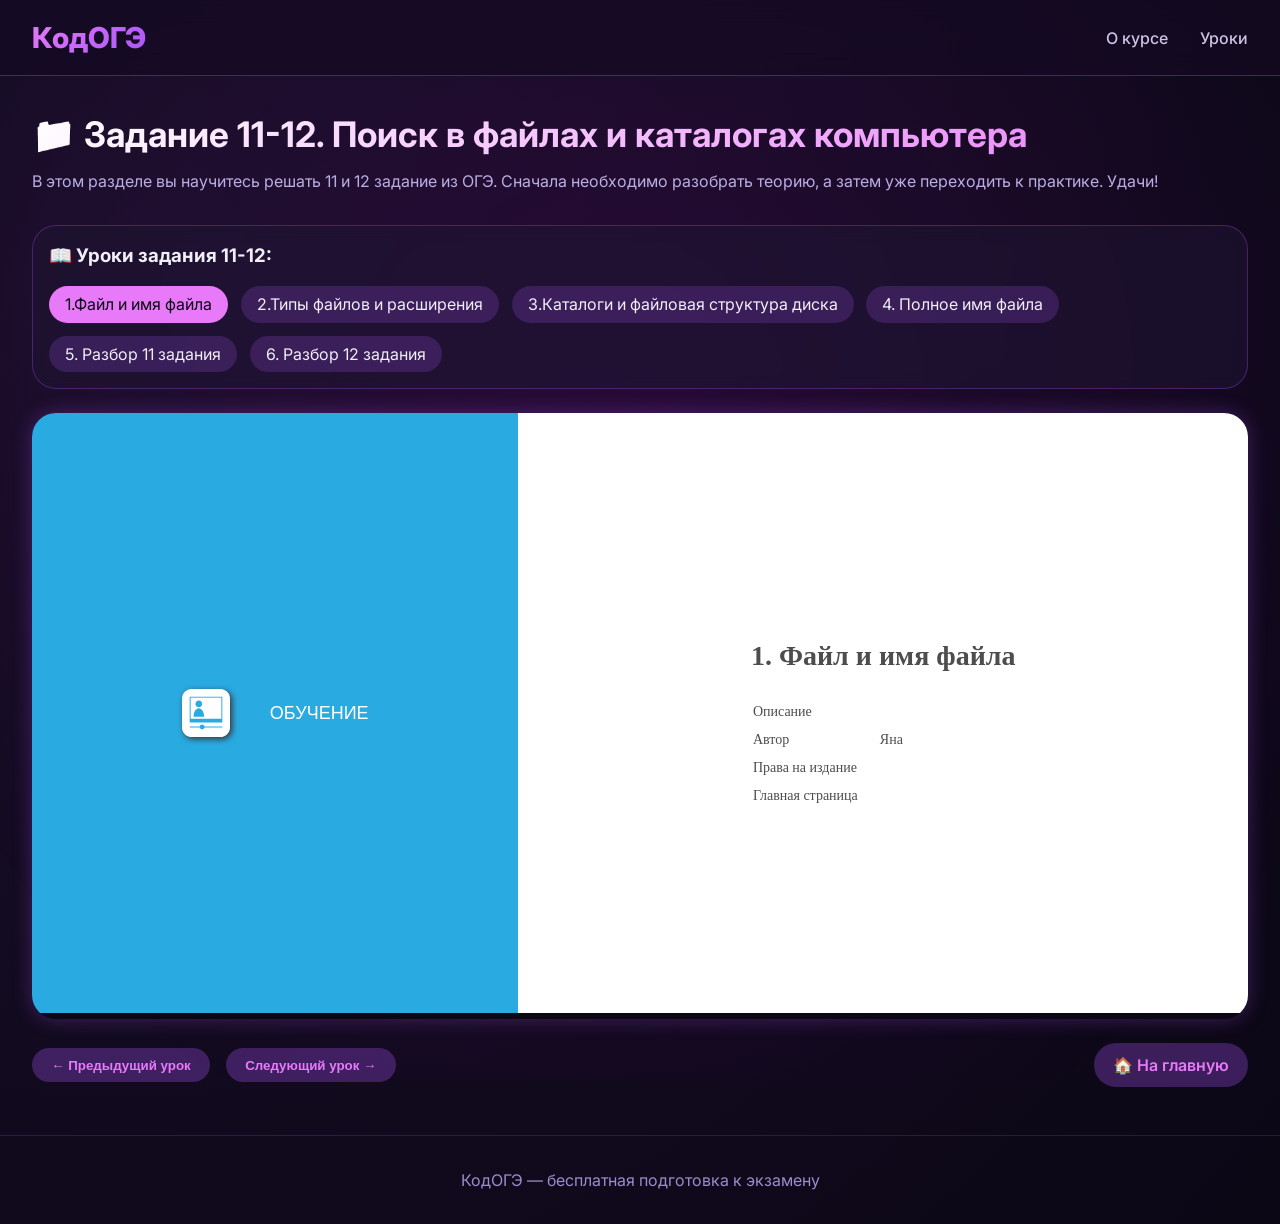
==== index.html @ ccbd6cd3 "Update index.html" ====
<!DOCTYPE html>
<html lang="ru">
<head>
    <meta charset="UTF-8">
    <meta name="viewport" content="width=device-width, initial-scale=1.0">
    <title>Задание 11-12 | Поиск в файлах и каталогах компьютера</title>
    <link rel="preconnect" href="https://fonts.googleapis.com">
    <link rel="preconnect" href="https://fonts.gstatic.com" crossorigin>
    <link href="https://fonts.googleapis.com/css2?family=Inter:opsz,wght@14..32,300;14..32,400;14..32,600;14..32,700;14..32,800&display=swap" rel="stylesheet">
    <style>
        * {
            margin: 0;
            padding: 0;
            box-sizing: border-box;
        }
        body {
            background: radial-gradient(circle at 10% 20%, #1a0f2a, #0b0715);
            font-family: 'Inter', sans-serif;
            color: #f0eef7;
            line-height: 1.5;
        }
        .bg-glow {
            position: fixed;
            top: -20%;
            left: -20%;
            width: 140%;
            height: 140%;
            background: radial-gradient(circle, rgba(180, 0, 200, 0.12) 0%, rgba(0,0,0,0) 70%);
            pointer-events: none;
            z-index: 0;
            animation: rotate 30s infinite linear;
        }
        @keyframes rotate {
            0% { transform: rotate(0deg); }
            100% { transform: rotate(360deg); }
        }
        header {
            backdrop-filter: blur(12px);
            background: rgba(20, 10, 35, 0.7);
            border-bottom: 1px solid rgba(200, 100, 255, 0.3);
            position: sticky;
            top: 0;
            z-index: 100;
        }
        nav {
            max-width: 1280px;
            margin: 0 auto;
            padding: 1rem 2rem;
            display: flex;
            justify-content: space-between;
            align-items: center;
            flex-wrap: wrap;
            gap: 1rem;
        }
        .logo {
            font-weight: 800;
            font-size: 1.8rem;
            background: linear-gradient(135deg, #e879f9, #a855f7);
            -webkit-background-clip: text;
            background-clip: text;
            color: transparent;
            text-decoration: none;
        }
        .nav-links {
            display: flex;
            gap: 2rem;
        }
        .nav-links a {
            color: #cdc4e6;
            text-decoration: none;
            font-weight: 500;
            transition: 0.2s;
        }
        .nav-links a:hover {
            color: #e879f9;
        }
        .container {
            max-width: 1280px;
            margin: 0 auto;
            padding: 2rem;
            position: relative;
            z-index: 2;
        }
        h1 {
            font-size: 2.2rem;
            margin-bottom: 0.5rem;
            background: linear-gradient(135deg, #fff, #e879f9);
            -webkit-background-clip: text;
            background-clip: text;
            color: transparent;
        }
        .subtitle {
            color: #b9aee3;
            margin-bottom: 1.5rem;
        }
        .iframe-container {
            background: #0b0715;
            border-radius: 1.5rem;
            overflow: hidden;
            margin: 1.5rem 0;
            box-shadow: 0 0 20px rgba(168,85,247,0.3);
        }
        iframe {
            width: 100%;
            height: 600px;
            border: none;
        }
        .navigation {
            display: flex;
            justify-content: space-between;
            align-items: center;
            gap: 1rem;
            margin: 1rem 0;
            flex-wrap: wrap;
        }
        .nav-buttons {
            display: flex;
            gap: 1rem;
        }
        .nav-buttons button, .nav-buttons a {
            background: rgba(168,85,247,0.3);
            border: none;
            color: #e879f9;
            padding: 0.6rem 1.2rem;
            border-radius: 2rem;
            cursor: pointer;
            font-weight: 600;
            transition: all 0.2s;
            text-decoration: none;
            display: inline-block;
        }
        .nav-buttons button:hover, .nav-buttons a:hover {
            background: #e879f9;
            color: #0b0715;
        }
        .lesson-list {
            background: rgba(30, 20, 50, 0.6);
            backdrop-filter: blur(8px);
            border-radius: 1.5rem;
            padding: 1rem;
            margin-top: 2rem;
            border: 1px solid rgba(168,85,247,0.3);
        }
        .lesson-list h3 {
            margin-bottom: 1rem;
        }
        .lesson-list ul {
            list-style: none;
            display: flex;
            flex-wrap: wrap;
            gap: 0.8rem;
        }
        .lesson-list li {
            background: rgba(168,85,247,0.2);
            border-radius: 2rem;
            padding: 0.4rem 1rem;
            cursor: pointer;
            transition: 0.2s;
        }
        .lesson-list li.active {
            background: #e879f9;
            color: #0b0715;
        }
        .lesson-list li:hover {
            background: rgba(232,121,249,0.5);
        }
        footer {
            text-align: center;
            padding: 2rem;
            border-top: 1px solid rgba(168,85,247,0.2);
            color: #9b8ccb;
        }
        @media (max-width: 760px) {
            h1 { font-size: 1.6rem; }
            nav { flex-direction: column; }
            iframe { height: 400px; }
            .container { padding: 1rem; }
        }
    </style>
</head>
<body>
<div class="bg-glow"></div>
<header>
    <nav>
        <a href="Vasilekyanina-source.github.io/" class="logo">КодОГЭ</a>
        <div class="nav-links">
            <a href="https://Vasilekyanina-source/#about">О курсе</a>
            <a href="https://Vasilekyanina-source/#lessons">Уроки</a>
        </div>
    </nav>
</header>
<main>
    <div class="container">
        <h1>📁 Задание 11-12. Поиск в файлах и каталогах компьютера</h1>
        <div class="subtitle">В этом разделе вы научитесь решать 11 и 12 задание из ОГЭ. Сначала необходимо разобрать теорию, а затем уже переходить к практике. Удачи!</div>
        <div class="lesson-list">
                    <h3>📖 Уроки задания 11-12:</h3>
                    <ul id="lessonsList">
                        <li data-index="0" data-path="1. Файл и имя файла/index.html">1.Файл и имя файла</li>
                        <li data-index="1" data-path="2. типы файлов/index.html">2.Типы файлов и расширения</li>
                        <li data-index="2" data-path="3. каталоги и файловая структура диска/index.html">3.Каталоги и файловая структура диска</li>
                        <li data-index="3">4. Полное имя файла</li>
                        <li data-index="4" data-path="5. Разбор 11 задания/index.html">5. Разбор 11 задания</li>
                        <li data-index="5" data-path="6. Разбор 12 задания/index.html">6. Разбор 12 задания</li>
                    </ul>
        </div>
        <div class="iframe-container">
            <iframe id="lessonFrame" src="1. Файл и имя файла/index.html" title="Урок ActivePresenter"></iframe>
        </div>

        <div class="navigation">
            <div class="nav-buttons">
                <button id="prevLesson" disabled>← Предыдущий урок</button>
                <button id="nextLesson">Следующий урок →</button>
            </div>
            <div class="nav-buttons">
                <a href="Vasilekyanina-source/index.html">🏠 На главную</a>
            </div>
        </div>

        
    </div>
</main>
<footer>
    <p>КодОГЭ — бесплатная подготовка к экзамену</p>
</footer>
<script>
    const lessons = [
        { name: "1. Файл и имя файла", path: "1. Файл и имя файла/index.html" },
        { name: "2. Типы файлов и расширения", path: "2. типы файлов/index.html" },
        { name: "3. Каталоги и файловая структура диска", path: "3. каталоги и файловая структура диска/index.html" },
        { name: "4. Полное имя файла", path: "4. Полное имя файла/index.html" },
        { name: "5. Разбор 11 задания", path: "5. Разбор 11 задания.html" },
        { name: "6. Разбор 12 задания", path: "6. Разбор 12 задания.html" }
    ];

    let currentIndex = 0;
    const iframe = document.getElementById('lessonFrame');
    const prevBtn = document.getElementById('prevLesson');
    const nextBtn = document.getElementById('nextLesson');
    const lessonList = document.getElementById('lessonsList');

    function updateLesson() {
        iframe.src = lessons[currentIndex].path;
        // Активный элемент в списке
        Array.from(lessonList.children).forEach((li, idx) => {
            if (idx === currentIndex) li.classList.add('active');
            else li.classList.remove('active');
        });
        // Состояние кнопок
        prevBtn.disabled = currentIndex === 0;
        nextBtn.disabled = currentIndex === lessons.length - 1;
        // Сохраняем текущий урок в localStorage, чтобы при перезагрузке страницы оставаться на том же уроке
        localStorage.setItem('zadanie12_current', currentIndex);
    }

    prevBtn.addEventListener('click', () => {
        if (currentIndex > 0) {
            currentIndex--;
            updateLesson();
        }
    });
    nextBtn.addEventListener('click', () => {
        if (currentIndex < lessons.length - 1) {
            currentIndex++;
            updateLesson();
        }
    });

    // Клик по элементу списка
    lessonList.addEventListener('click', (e) => {
        const li = e.target.closest('li');
        if (li && li.dataset.index !== undefined) {
            currentIndex = parseInt(li.dataset.index);
            updateLesson();
        }
    });

    // Восстанавливаем последний открытый урок
    const saved = localStorage.getItem('zadanie12_current');
    if (saved !== null && saved >= 0 && saved < lessons.length) {
        currentIndex = parseInt(saved);
    }
    updateLesson();
</script>
</body>
</html>
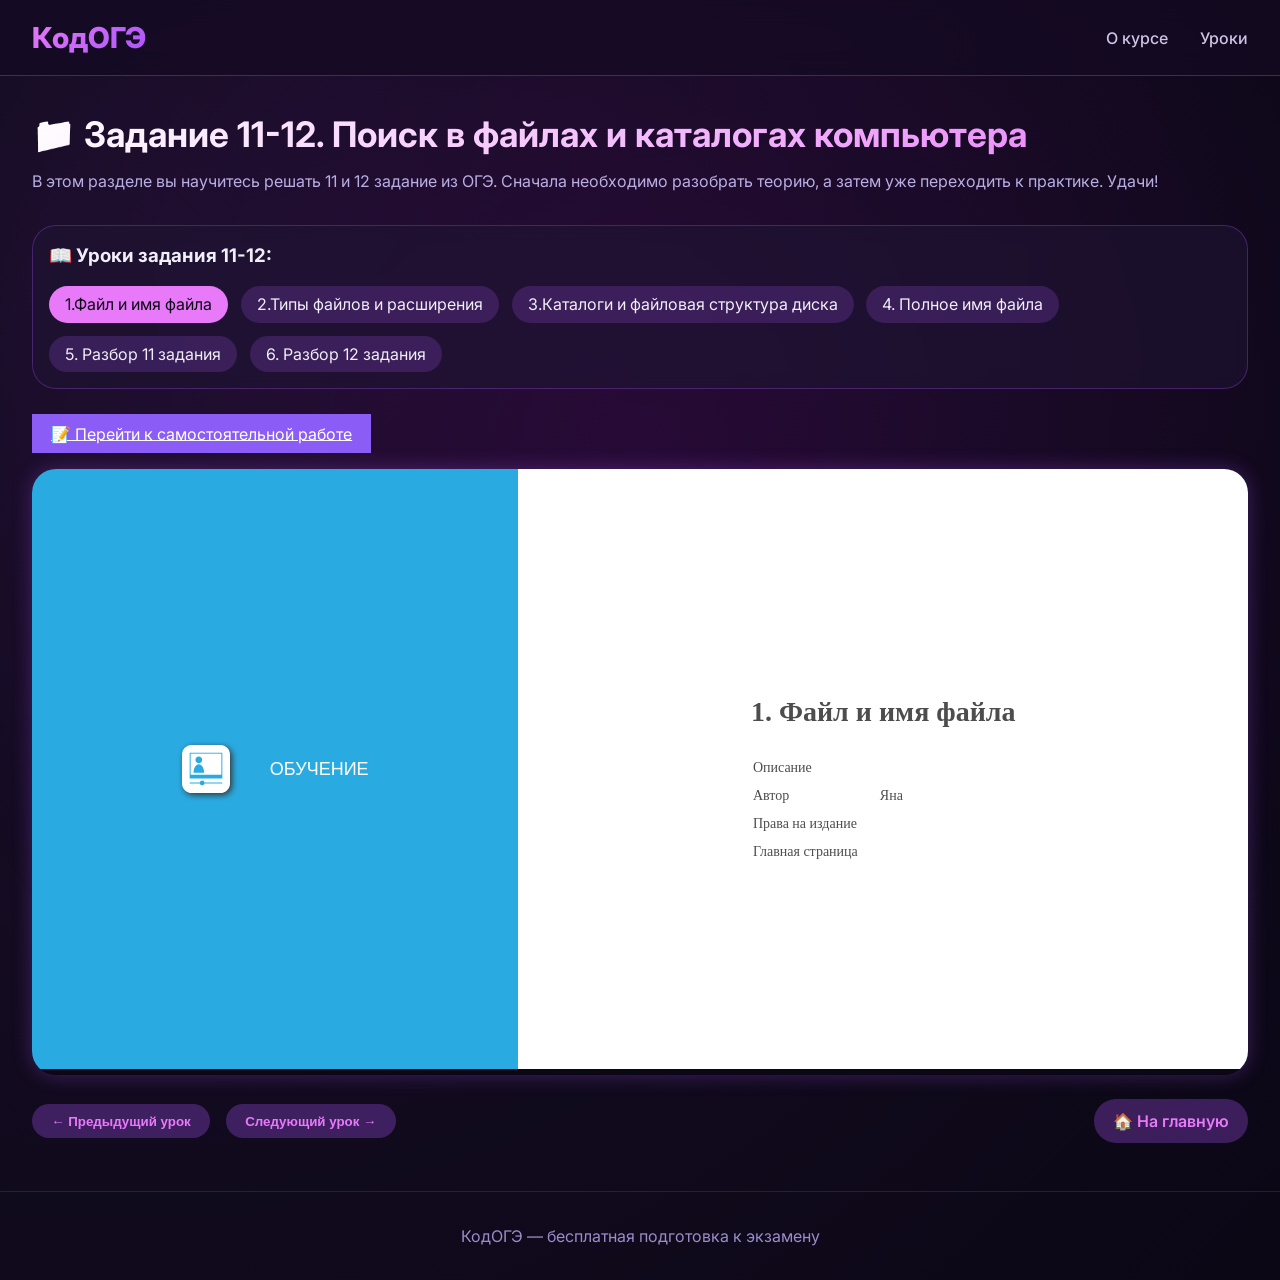
==== commit 170ddeec: "Update index.html" ====
--- a/index.html
+++ b/index.html
@@ -182,12 +182,12 @@
 <div class="bg-glow"></div>
 <header>
     <nav>
-        <a href="Vasilekyanina-source.github.io/" class="logo">КодОГЭ</a>
+        <a href="https://Vasilekyanina-source.github.io/" class="logo">КодОГЭ</a>
         <div class="nav-links">
-            <a href="https://Vasilekyanina-source/#about">О курсе</a>
-            <a href="https://Vasilekyanina-source/#lessons">Уроки</a>
-        </div>
-    </nav>
+            <a href="https://Vasilekyanina-source.github.io/#about">О курсе</a>
+            <a href="https://Vasilekyanina-source.github.io/#lessons">Уроки</a>
+        </div>
+</nav>
 </header>
 <main>
     <div class="container">
@@ -199,11 +199,16 @@
                         <li data-index="0" data-path="1. Файл и имя файла/index.html">1.Файл и имя файла</li>
                         <li data-index="1" data-path="2. типы файлов/index.html">2.Типы файлов и расширения</li>
                         <li data-index="2" data-path="3. каталоги и файловая структура диска/index.html">3.Каталоги и файловая структура диска</li>
-                        <li data-index="3">4. Полное имя файла</li>
-                        <li data-index="4" data-path="5. Разбор 11 задания/index.html">5. Разбор 11 задания</li>
-                        <li data-index="5" data-path="6. Разбор 12 задания/index.html">6. Разбор 12 задания</li>
+                        <li data-index="3" data-path="https://Vasilekyanina-source.github.io/Informatics5/4. Полное имя файла/index.html">4. Полное имя файла</li>
+                        <li data-index="4" data-path="Разбор 11 задания.html">5. Разбор 11 задания</li>
+                        <li data-index="5" data-path="Разбор 12 задания.html">6. Разбор 12 задания</li>
                     </ul>
         </div>
+        <div class="separate-link" style="margin-top: 2rem; text-align: left;">
+    <a href="https://Vasilekyanina-source.github.io/Informatics8/index.html" class="download-link" style="background: #8b5cf6; color: white; border: none; padding: 0.6rem 1.2rem;">
+        📝 Перейти к самостоятельной работе
+    </a>
+</div>
         <div class="iframe-container">
             <iframe id="lessonFrame" src="1. Файл и имя файла/index.html" title="Урок ActivePresenter"></iframe>
         </div>
@@ -214,7 +219,7 @@
                 <button id="nextLesson">Следующий урок →</button>
             </div>
             <div class="nav-buttons">
-                <a href="Vasilekyanina-source/index.html">🏠 На главную</a>
+                <a href="https://Vasilekyanina-source.github.io/">🏠 На главную</a>
             </div>
         </div>
 
@@ -229,9 +234,9 @@
         { name: "1. Файл и имя файла", path: "1. Файл и имя файла/index.html" },
         { name: "2. Типы файлов и расширения", path: "2. типы файлов/index.html" },
         { name: "3. Каталоги и файловая структура диска", path: "3. каталоги и файловая структура диска/index.html" },
-        { name: "4. Полное имя файла", path: "4. Полное имя файла/index.html" },
-        { name: "5. Разбор 11 задания", path: "5. Разбор 11 задания.html" },
-        { name: "6. Разбор 12 задания", path: "6. Разбор 12 задания.html" }
+        { name: "4. Полное имя файла", path: "https://Vasilekyanina-source.github.io/Informatics5/4. Полное имя файла/index.html" },
+        { name: "5. Разбор 11 задания", path: "Разбор 11 задания.html" },
+        { name: "6. Разбор 12 задания", path: "Разбор 12 задания.html" }
     ];
 
     let currentIndex = 0;
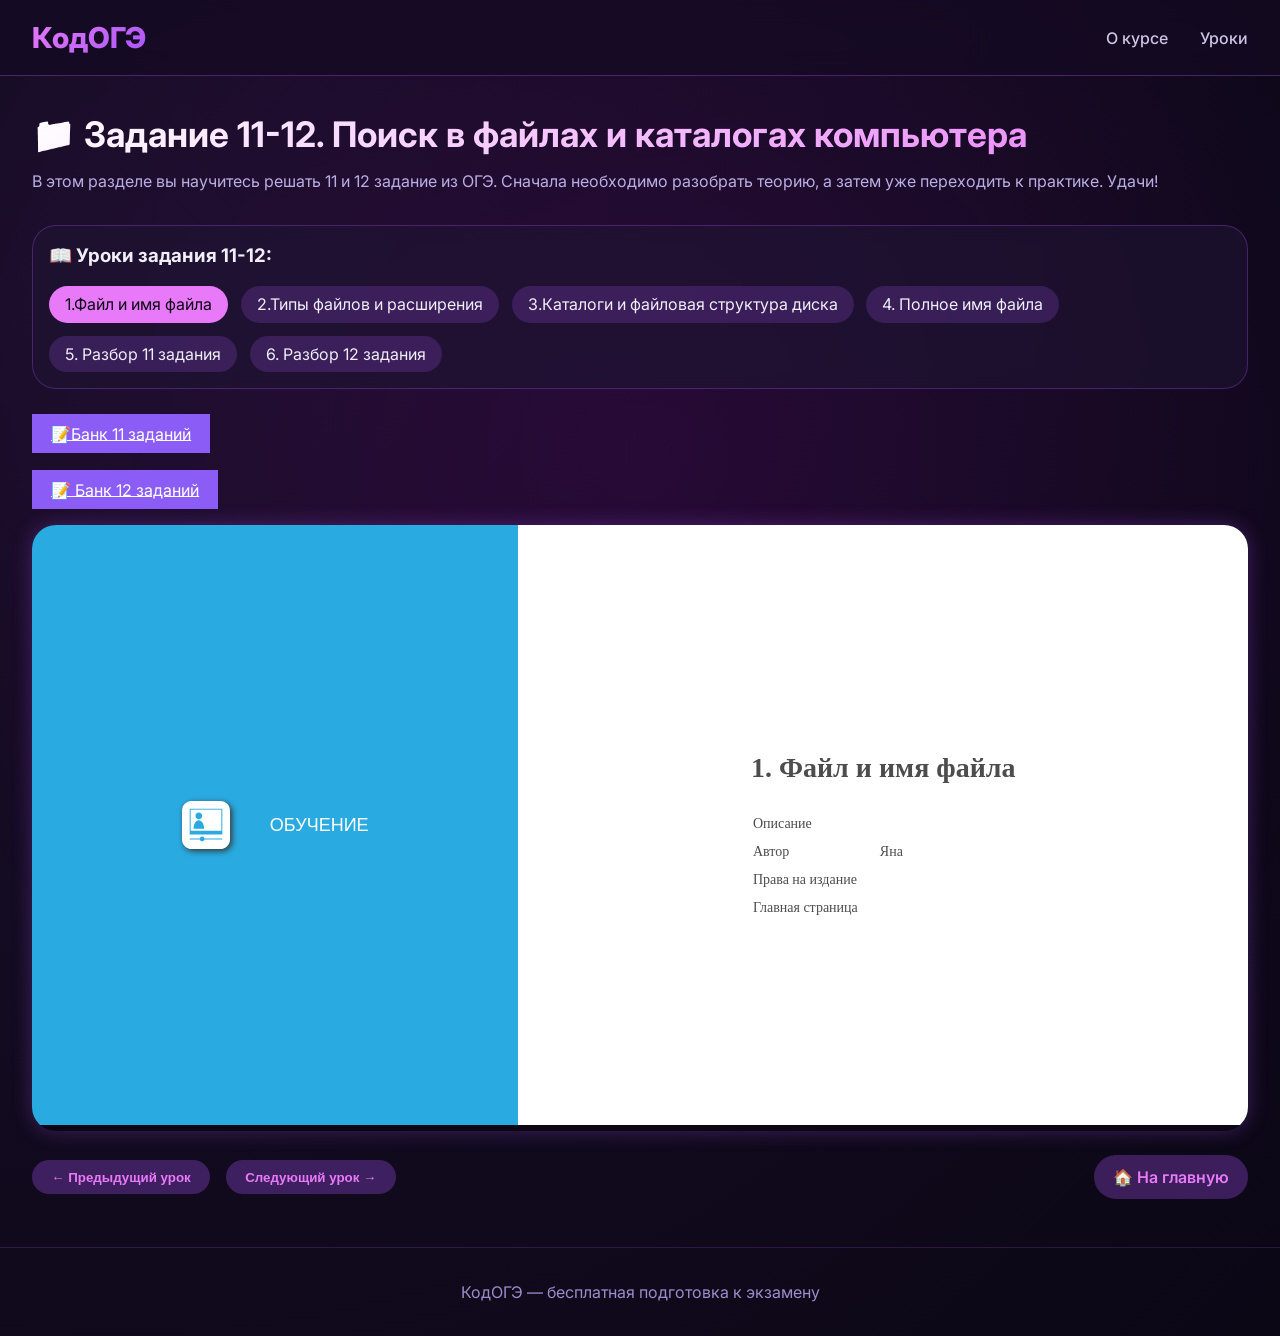
==== commit bef18e89: "Update index.html" ====
--- a/index.html
+++ b/index.html
@@ -204,11 +204,16 @@
                         <li data-index="5" data-path="Разбор 12 задания.html">6. Разбор 12 задания</li>
                     </ul>
         </div>
+            <div class="separate-link" style="margin-top: 2rem; text-align: left;">
+        <a href="https://Vasilekyanina-source.github.io/Informatics8/index.html" class="download-link" style="background: #8b5cf6; color: white; border: none; padding: 0.6rem 1.2rem;">
+            📝Банк 11 заданий
+        </a>
+    </div>
         <div class="separate-link" style="margin-top: 2rem; text-align: left;">
-    <a href="https://Vasilekyanina-source.github.io/Informatics8/index.html" class="download-link" style="background: #8b5cf6; color: white; border: none; padding: 0.6rem 1.2rem;">
-        📝 Перейти к самостоятельной работе
-    </a>
-</div>
+        <a href="https://Vasilekyanina-source.github.io/Informatics9/index.html" class="download-link" style="background: #8b5cf6; color: white; border: none; padding: 0.6rem 1.2rem;">
+            📝 Банк 12 заданий
+        </a>
+    </div>
         <div class="iframe-container">
             <iframe id="lessonFrame" src="1. Файл и имя файла/index.html" title="Урок ActivePresenter"></iframe>
         </div>
